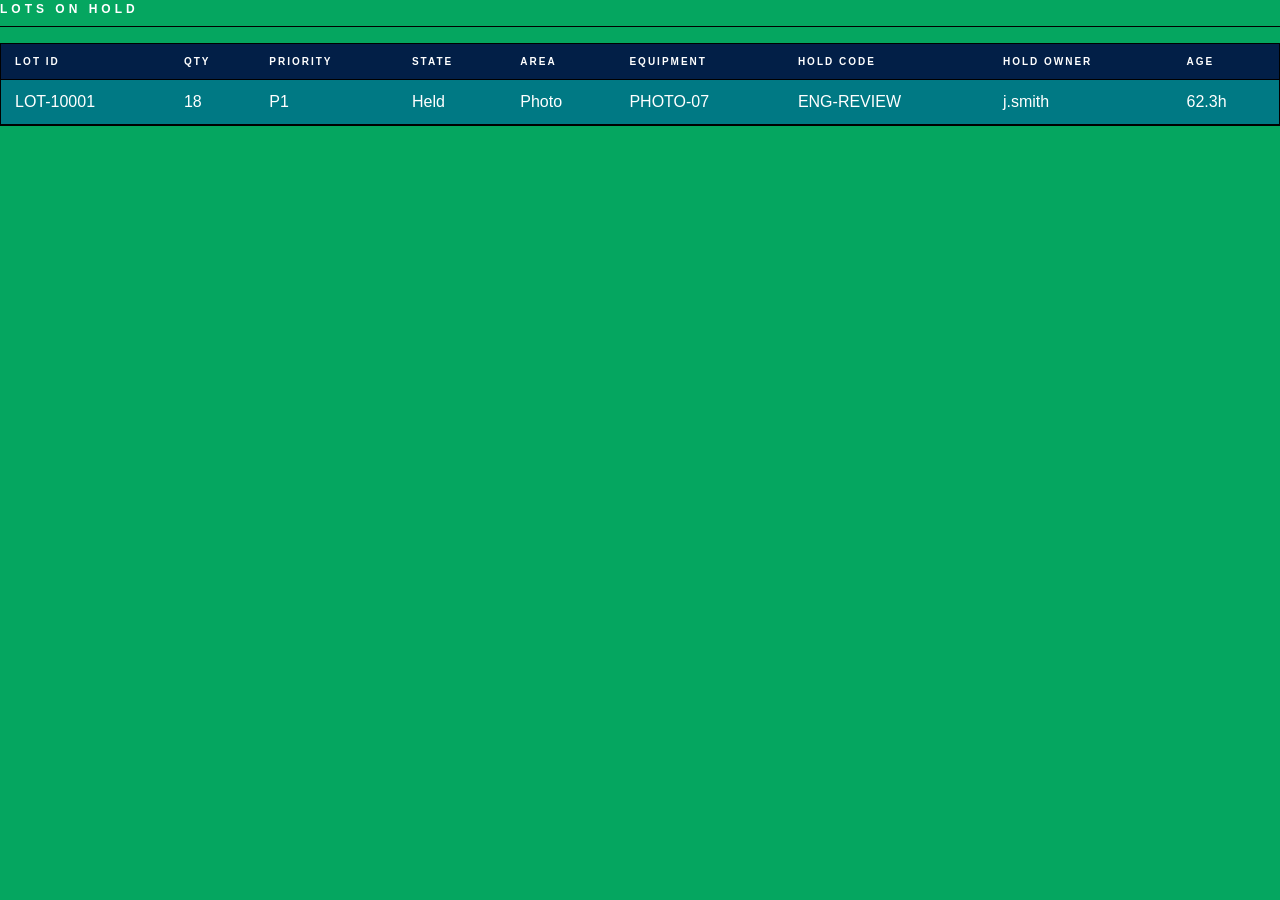
==== index.html @ b550a5a6 "Created repository Moved work in progress to github for public display" ====
<!DOCTYPE html>
<html lang="en">
    <head>
        <meta charset="UTF-8">
        <title>SA Fab Holds</title>
    </head>
    <link rel="stylesheet" href="./style.css" />

    <div class="section-title">Lots on Hold</div>

    <div class="table-wrapper">
      <table>
        <thead>
          <tr>
            <th>Lot ID</th>
            <th>Qty</th>
            <th>Priority</th>
            <th>State</th>
            <th>Area</th>
            <th>Equipment</th>
            <th>Hold Code</th>
            <th>Hold Owner</th>
            <th>Age</th>
          </tr>
        </thead>
        <tbody>
            <tr class="row-held">
            <td class="lot-id">LOT-10001</td>
            <td>18</td>
            <td class="p1">P1</td>
            <td><span class="badge badge-held">Held</span></td>
            <td>Photo</td>
            <td>PHOTO-07</td>
            <td>ENG-REVIEW</td>
            <td>j.smith</td>
            <td class="age-critical">62.3h</td>
          </tr>
        </tbody>
    </table>
   </div>

         
            
            
</html>
---- style.css ----
:root {
    --primary: #05a660;
    --secondary: #007984;
    --accent: #021F47;
    --secondaccent: #4374B0;
    --light: #ffffff;
    --dark: #000000;
}

body {
    margin: 0;
    font-family: 'Franklin Gothic Medium', 'Arial Narrow', Arial, sans-serif;
    background-color: var(--primary);
    color: var(--light);
    line-height: 1.5;
}

.section-title {
    font-family: 'Franklin Gothic Medium', 'Arial Narrow', Arial, sans-serif;
    font-size: 12px;
    font-weight: 700;
    letter-spacing: 4px;
    color: var(--light);
    text-transform: uppercase;
    margin-bottom: 16px;
    padding-bottom: 8px;
    border-bottom: 1px solid var(--dark);
}

.table-wrapper {
      background-color: var(--secondary);
      border: 1px solid var(--dark);
      overflow-x: auto;        
      margin-bottom: 40px;
}

table {
      width: 100%;
      border-collapse: collapse;
}
    
thead th {
      font-size: 10px;
      letter-spacing: 2px;
      text-transform: uppercase;
      color: var(--light);
      text-align: left;
      padding: 10px 14px;
      border-bottom: 1px solid var(--dark);
      background-color: var(--accent);       
      white-space: nowrap;
}

tbody td{
    padding: 10px 14px;
    border-bottom: 1px solid var(--dark);
    white-space: nowrap;
}

tbody tr:hover{
    background-color: var(--secondaccent);
}
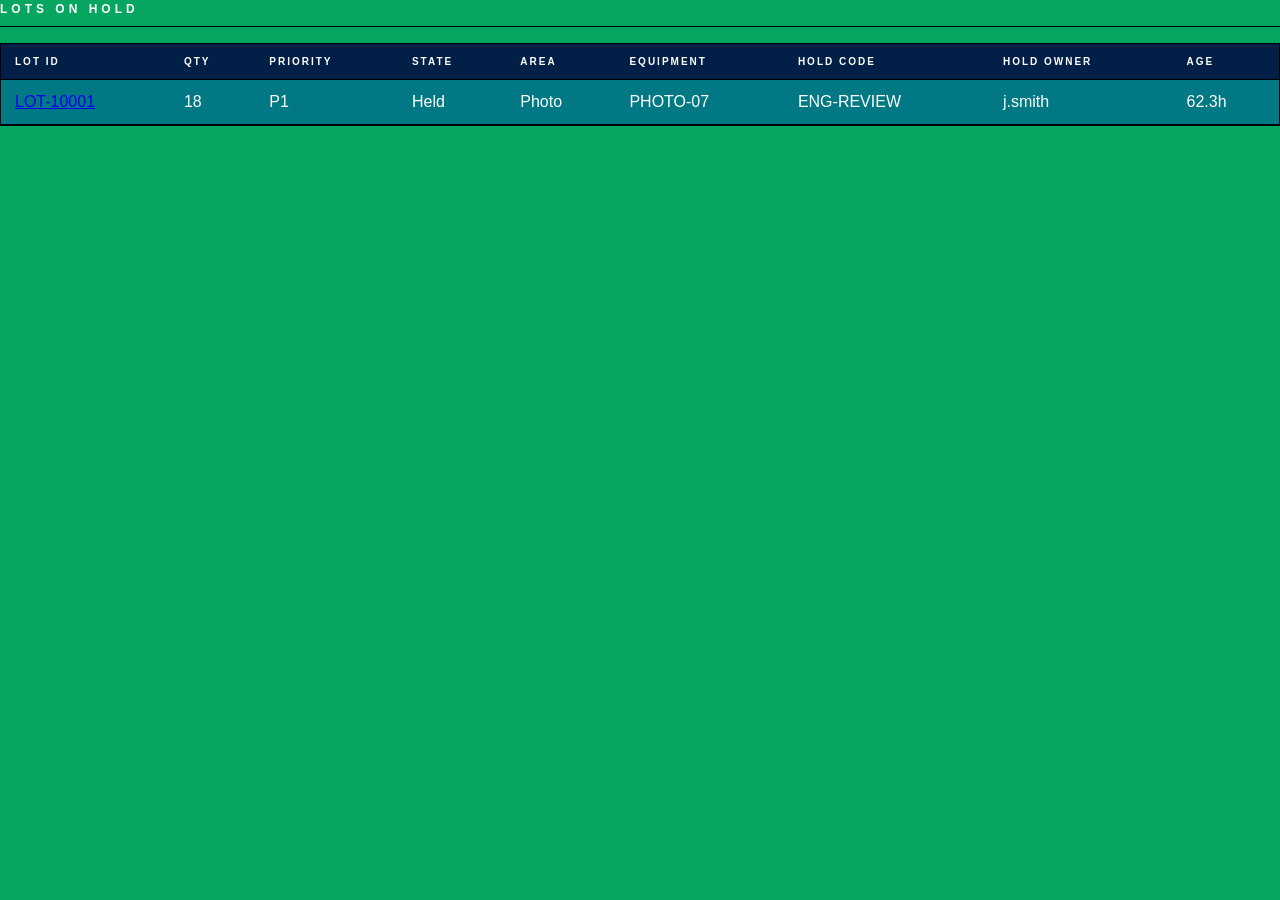
==== commit 76b0f79e: "Details page Created a secondary details page that when the lot Id is clicked gives the user more in" ====
--- a/index.html
+++ b/index.html
@@ -25,7 +25,9 @@
         </thead>
         <tbody>
             <tr class="row-held">
-            <td class="lot-id">LOT-10001</td>
+            <td class="lot-id">
+              <a href="detail.html">LOT-10001</a>
+            </td>
             <td>18</td>
             <td class="p1">P1</td>
             <td><span class="badge badge-held">Held</span></td>
--- a/style.css
+++ b/style.css
@@ -59,4 +59,53 @@
 
 tbody tr:hover{
     background-color: var(--secondaccent);
-}+}
+
+.detail-panel {
+      background-color: var(--secondary);
+      border: 1px solid var(--dark);
+      border-top: 2px solid var(--accent);
+      padding: 24px;
+      margin-bottom: 40px;
+    }
+
+    .detail-panel h2 {
+      font-family: var(--head);
+      font-size: 14px;
+      font-weight: 700;
+      letter-spacing: 3px;
+      color: var(--accent);
+      text-transform: uppercase;
+      margin-bottom: 20px;
+    }
+
+    
+    .detail-grid {
+      display: grid;
+      grid-template-columns: repeat(3, 1fr);
+      gap: 1px;
+      background-color: var(--secondary);  
+    }
+
+    .detail-cell {
+      background-color: var(--accent);
+      padding: 12px 14px;
+    }
+
+    
+    .detail-cell.full-width {
+      grid-column: 1 / -1;
+    }
+
+    .detail-key {
+      font-size: 9px;
+      letter-spacing: 2px;
+      color: var(--text-dim);
+      text-transform: uppercase;
+      margin-bottom: 5px;
+    }
+
+    .detail-val {
+      font-size: 13px;
+      color: var(--text);
+    }
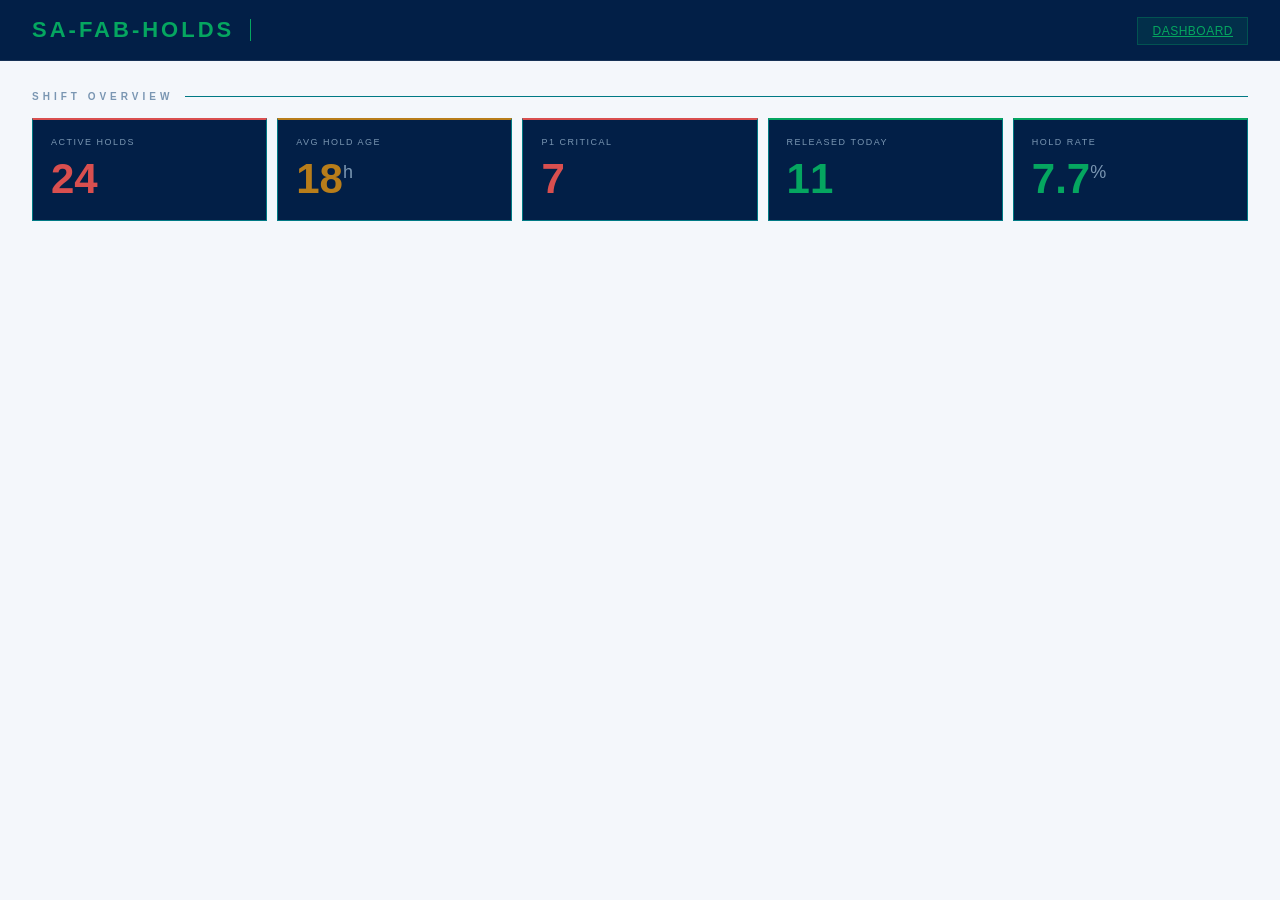
==== commit 2d401623: "Added KPI dashboard" ====
--- a/index.html
+++ b/index.html
@@ -1,47 +1,58 @@
 <!DOCTYPE html>
 <html lang="en">
-    <head>
-        <meta charset="UTF-8">
-        <title>SA Fab Holds</title>
-    </head>
+  <head>
+    <meta charset="UTF-8">
+    <meta name="viewport" content="width=device-width, initial-scale=1.0">
+    <title>SA Fab Holds</title>
     <link rel="stylesheet" href="./style.css" />
+  </head>
 
-    <div class="section-title">Lots on Hold</div>
+  <body>
+  <header class="site-header">
+    <div class="header-brand">
+      <div class="brand-logo">SA<span>-</span>Fab<span>-</span>Holds</div>
+      <div class="brand-divider"></div>
+    </div>
+    <div class="header-meta">
+      <nav class="header-nav">
+        <a href="index.html" class="nav-link active">Dashboard</a>
+      </nav>
+    </div>
+  </header>
 
-    <div class="table-wrapper">
-      <table>
-        <thead>
-          <tr>
-            <th>Lot ID</th>
-            <th>Qty</th>
-            <th>Priority</th>
-            <th>State</th>
-            <th>Area</th>
-            <th>Equipment</th>
-            <th>Hold Code</th>
-            <th>Hold Owner</th>
-            <th>Age</th>
-          </tr>
-        </thead>
-        <tbody>
-            <tr class="row-held">
-            <td class="lot-id">
-              <a href="detail.html">LOT-10001</a>
-            </td>
-            <td>18</td>
-            <td class="p1">P1</td>
-            <td><span class="badge badge-held">Held</span></td>
-            <td>Photo</td>
-            <td>PHOTO-07</td>
-            <td>ENG-REVIEW</td>
-            <td>j.smith</td>
-            <td class="age-critical">62.3h</td>
-          </tr>
-        </tbody>
-    </table>
-   </div>
+  <main class="page-wrap">
 
-         
-            
-            
+    <div class="section-label">Shift Overview</div>
+    <div class="kpi-grid">
+      <div class="kpi-card" style="--kpi-color: var(--danger)">
+        <div class="kpi-label">Active Holds</div>
+        <div class="kpi-value">24</div>
+    </div>
+ 
+      <div class="kpi-card" style="--kpi-color: var(--warning)">
+        <div class="kpi-label">Avg Hold Age</div>
+        <div class="kpi-value">18<sup>h</sup></div>
+      </div>
+ 
+      <div class="kpi-card" style="--kpi-color: var(--danger)">
+        <div class="kpi-label">P1 Critical</div>
+        <div class="kpi-value">7</div>
+      </div>
+ 
+      <div class="kpi-card" style="--kpi-color: var(--primary)">
+        <div class="kpi-label">Released Today</div>
+        <div class="kpi-value">11</div>
+      </div>
+ 
+      <div class="kpi-card" style="--kpi-color: var(--primary)">
+        <div class="kpi-label">Hold Rate</div>
+        <div class="kpi-value">7.7<sup>%</sup></div>
+      </div>
+    </div>
+
+
+
+
+  </main>
+  </body>
 </html>
--- a/style.css
+++ b/style.css
@@ -3,109 +3,156 @@
     --secondary: #007984;
     --accent: #021F47;
     --secondaccent: #4374B0;
-    --light: #ffffff;
-    --dark: #000000;
+    --background: #F4F7FB;
+    --text-primary: #021F47;
+    --text-secondary: #3A6A80;
+    --text-accent: #7A96B2;
+    --danger: #D94F4F;
+    --warning: #B87D1A;
 }
 
 body {
     margin: 0;
     font-family: 'Franklin Gothic Medium', 'Arial Narrow', Arial, sans-serif;
-    background-color: var(--primary);
-    color: var(--light);
+    font-size: 14px;
+    background-color: var(--background);
+    color: var(--text-primary);
     line-height: 1.5;
+    min-height: 100vh;
 }
 
-.section-title {
-    font-family: 'Franklin Gothic Medium', 'Arial Narrow', Arial, sans-serif;
-    font-size: 12px;
-    font-weight: 700;
-    letter-spacing: 4px;
-    color: var(--light);
-    text-transform: uppercase;
-    margin-bottom: 16px;
-    padding-bottom: 8px;
-    border-bottom: 1px solid var(--dark);
+.site-header {
+  background: var(--accent);
+  border-bottom: 1px solid rgba(255,255,255,0.08);
+  padding: 0 32px;
+  height: 60px;
+  display: flex;
+  align-items: center;
+  justify-content: space-between;
+  position: sticky;
+  top: 0;
+  z-index: 100;
 }
 
-.table-wrapper {
-      background-color: var(--secondary);
-      border: 1px solid var(--dark);
-      overflow-x: auto;        
-      margin-bottom: 40px;
+.header-brand {
+  display: flex;
+  align-items: center;
+  gap: 16px;
 }
 
-table {
-      width: 100%;
-      border-collapse: collapse;
+.brand-logo {
+  font-size: 22px;
+  font-weight: 800;
+  letter-spacing: 3px;
+  text-transform: uppercase;
+  color: var(--primary);
+  line-height: 1;
 }
-    
-thead th {
-      font-size: 10px;
-      letter-spacing: 2px;
-      text-transform: uppercase;
-      color: var(--light);
-      text-align: left;
-      padding: 10px 14px;
-      border-bottom: 1px solid var(--dark);
-      background-color: var(--accent);       
-      white-space: nowrap;
+ 
+.brand-logo span { 
+  color: var(--primary); 
+  font-weight: 600; 
+}
+ 
+.brand-divider {
+  width: 1px;
+  height: 22px;
+  background: var(--primary);
 }
 
-tbody td{
-    padding: 10px 14px;
-    border-bottom: 1px solid var(--dark);
-    white-space: nowrap;
+.header-meta {
+  display: flex;
+  align-items: center;
+  gap: 20px;
 }
 
-tbody tr:hover{
-    background-color: var(--secondaccent);
+.nav-link {
+  font-size: 12px;
+  font-weight: 500;
+  color: rgba(255,255,255,0.55);
+  padding: 6px 14px;
+  border: 1px solid transparent;
+  transition: color 0.15s, background 0.15s;
+  text-transform: uppercase;
+  letter-spacing: 0.5px;
+}
+ 
+.nav-link:hover { 
+  color: #fff; 
+  text-decoration: none; 
+  background: rgba(255,255,255,0.08); 
+}
+.nav-link.active { 
+  color: var(--primary); 
+  background: rgba(5,166,96,0.12); 
+  border-color: rgba(5,166,96,0.3); 
 }
 
-.detail-panel {
-      background-color: var(--secondary);
-      border: 1px solid var(--dark);
-      border-top: 2px solid var(--accent);
-      padding: 24px;
-      margin-bottom: 40px;
-    }
+.page-wrap {
+  max-width: 1440px;
+  margin: 0 auto;
+  padding: 28px 32px 60px;
+}
 
-    .detail-panel h2 {
-      font-family: var(--head);
-      font-size: 14px;
-      font-weight: 700;
-      letter-spacing: 3px;
-      color: var(--accent);
-      text-transform: uppercase;
-      margin-bottom: 20px;
-    }
+.section-label {
+  font-size: 10px;
+  font-weight: 700;
+  letter-spacing: 4px;
+  color: var(--text-accent);
+  text-transform: uppercase;
+  margin-bottom: 14px;
+  display: flex;
+  align-items: center;
+  gap: 12px;
+}
+ 
+.section-label::after {
+  content: '';
+  flex: 1;
+  height: 1px;
+  background: var(--secondary);
+}
 
-    
-    .detail-grid {
-      display: grid;
-      grid-template-columns: repeat(3, 1fr);
-      gap: 1px;
-      background-color: var(--secondary);  
-    }
+.kpi-grid {
+  display: grid;
+  grid-template-columns: repeat(5, 1fr);
+  gap: 10px;
+  margin-bottom: 28px;
+}
+ 
+.kpi-card {
+  background: var(--accent);
+  border: 1px solid var(--secondary);
+  border-top: 2px solid var(--kpi-color, var(--primary));
+  padding: 16px 18px;
+  position: relative;
+  transition: border-color 0.2s;
+}
+ 
+.kpi-card:hover { 
+  border-color: var(--secondary); 
+}
+ 
+.kpi-label {
+  font-size: 9px;
+  letter-spacing: 1.5px;
+  text-transform: uppercase;
+  color: var(--text-accent);
+  margin-bottom: 8px;
+}
+ 
+.kpi-value {
+  font-size: 42px;
+  font-weight: 700;
+  line-height: 1;
+  color: var(--kpi-color, var(--primary));
+  margin-bottom: 4px;
+}
+ 
+.kpi-value sup {
+  font-size: 18px;
+  font-weight: 400;
+  color: var(--text-accent);
+  vertical-align: super;
+}
 
-    .detail-cell {
-      background-color: var(--accent);
-      padding: 12px 14px;
-    }
-
-    
-    .detail-cell.full-width {
-      grid-column: 1 / -1;
-    }
-
-    .detail-key {
-      font-size: 9px;
-      letter-spacing: 2px;
-      color: var(--text-dim);
-      text-transform: uppercase;
-      margin-bottom: 5px;
-    }
-
-    .detail-val {
-      font-size: 13px;
-      color: var(--text);
-    }
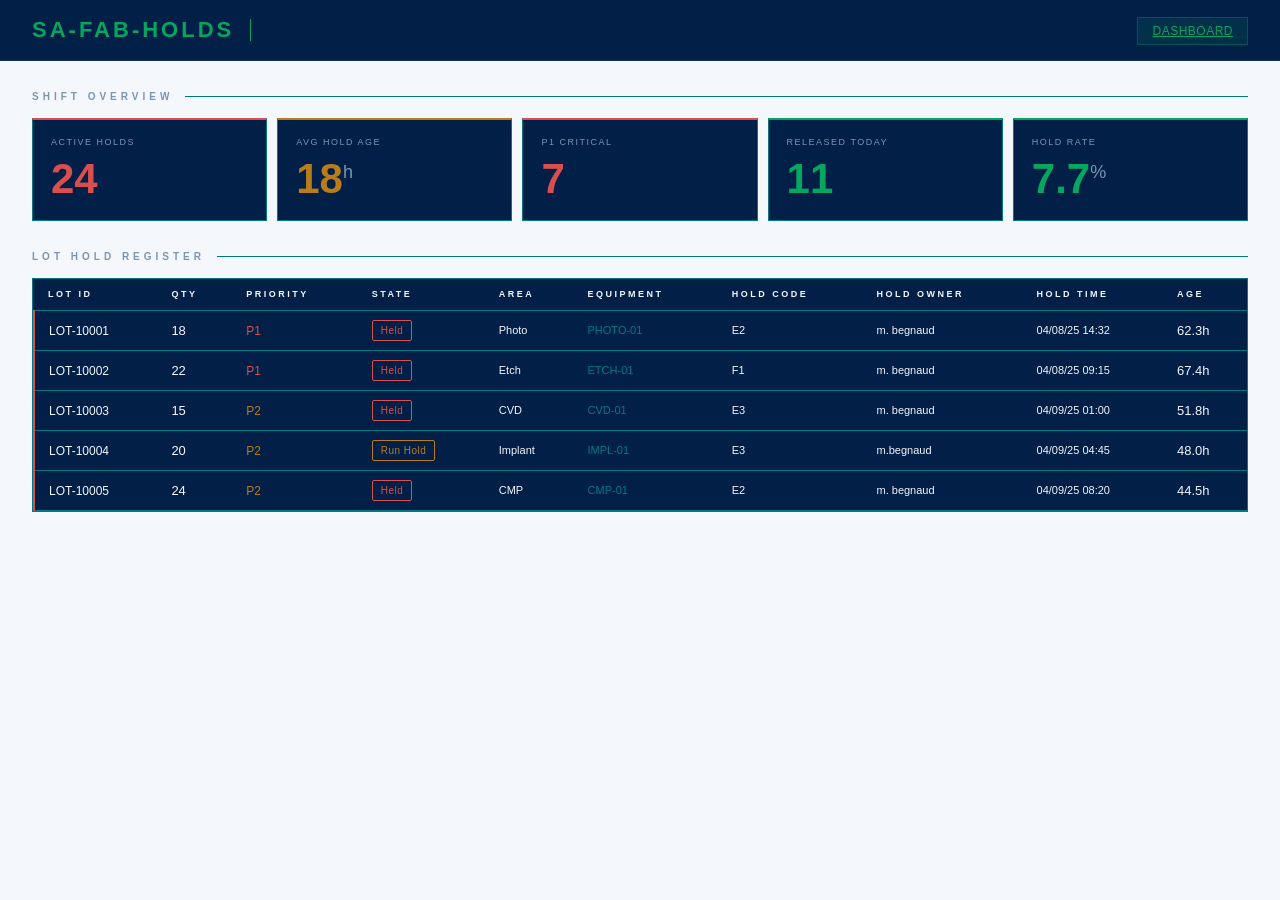
==== commit c48321bd: "edited table styling and data" ====
--- a/index.html
+++ b/index.html
@@ -50,7 +50,97 @@
       </div>
     </div>
 
-
+<div class="section-label">Lot Hold Register</div>
+  <div class="table-section">
+ 
+    <div class="table-wrap">
+      <table>
+        <thead>
+          <tr>
+            <th>Lot ID</th>
+            <th>Qty</th>
+            <th>Priority</th>
+            <th>State</th>
+            <th>Area</th>
+            <th>Equipment</th>
+            <th>Hold Code</th>
+            <th>Hold Owner</th>
+            <th>Hold Time</th>
+            <th>Age</th>
+          </tr>
+        </thead>
+        <tbody>
+ 
+          <tr class="row-held">
+            <td class="col-lotid"><a href="detail.html">LOT-10001</a></td>
+            <td>18</td>
+            <td class="priority p1">P1</td>
+            <td><span class="badge badge-held">Held</span></td>
+            <td class="col-mono">Photo</td>
+            <td class="col-equip">PHOTO-01</td>
+            <td class="col-mono">E2</td>
+            <td class="col-mono">m. begnaud</td>
+            <td class="col-mono">04/08/25 14:32</td>
+            <td><span class="age-critical">62.3h</span></td>
+          </tr>
+ 
+          <tr class="row-held">
+            <td class="col-lotid">LOT-10002</a></td>
+            <td>22</td>
+            <td class="priority p1">P1</td>
+            <td><span class="badge badge-held">Held</span></td>
+            <td class="col-mono">Etch</td>
+            <td class="col-equip">ETCH-01</td>
+            <td class="col-mono">F1</td>
+            <td class="col-mono">m. begnaud</td>
+            <td class="col-mono">04/08/25 09:15</td>
+            <td><span class="age-critical">67.4h</span></td>
+          </tr>
+ 
+          <tr class="row-held">
+            <td class="col-lotid">LOT-10003</a></td>
+            <td>15</td>
+            <td class="priority p2">P2</td>
+            <td><span class="badge badge-held">Held</span></td>
+            <td class="col-mono">CVD</td>
+            <td class="col-equip">CVD-01</td>
+            <td class="col-mono">E3</td>
+            <td class="col-mono">m. begnaud</td>
+            <td class="col-mono">04/09/25 01:00</td>
+            <td><span class="age-critical">51.8h</span></td>
+          </tr>
+ 
+          <tr class="row-held">
+            <td class="col-lotid">LOT-10004</a></td>
+            <td>20</td>
+            <td class="priority p2">P2</td>
+            <td><span class="badge badge-runhold">Run Hold</span></td>
+            <td class="col-mono">Implant</td>
+            <td class="col-equip">IMPL-01</td>
+            <td class="col-mono">E3</td>
+            <td class="col-mono">m.begnaud</td>
+            <td class="col-mono">04/09/25 04:45</td>
+            <td><span class="age-warn">48.0h</span></td>
+          </tr>
+ 
+          <tr class="row-held">
+            <td class="col-lotid">LOT-10005</a></td>
+            <td>24</td>
+            <td class="priority p2">P2</td>
+            <td><span class="badge badge-held">Held</span></td>
+            <td class="col-mono">CMP</td>
+            <td class="col-equip">CMP-01</td>
+            <td class="col-mono">E2</td>
+            <td class="col-mono">m. begnaud</td>
+            <td class="col-mono">04/09/25 08:20</td>
+            <td><span class="age-warn">44.5h</span></td>
+          </tr>
+ 
+          
+ 
+        </tbody>
+      </table>
+    </div>
 
 
   </main>
--- a/style.css
+++ b/style.css
@@ -4,7 +4,7 @@
     --accent: #021F47;
     --secondaccent: #4374B0;
     --background: #F4F7FB;
-    --text-primary: #021F47;
+    --text-primary: #f4f7fb;
     --text-secondary: #3A6A80;
     --text-accent: #7A96B2;
     --danger: #D94F4F;
@@ -156,3 +156,105 @@
   vertical-align: super;
 }
 
+.table-section {
+  background: var(--accent);
+  border: 1px solid var(--secondary);
+  margin-bottom: 28px;
+}
+ 
+.table-wrap { overflow-x: auto; }
+ 
+table {
+  width: 100%;
+  border-collapse: collapse;
+}
+ 
+thead th {
+  font-size: 9px;
+  font-weight: 700;
+  letter-spacing: 2.5px;
+  text-transform: uppercase;
+  color: var(--text-primary);
+  padding: 9px 14px;
+  text-align: left;
+  border-bottom: 1px solid var(--secondary);
+  white-space: nowrap;
+  background: var(--accent);
+}
+ 
+tbody tr {
+  border-bottom: 1px solid var(--secondary);
+  transition: background 0.1s;
+}
+ 
+tbody tr:hover { 
+  background: var(--surface-2); 
+}
+ 
+tbody tr.row-held   { 
+  border-left: 2px solid var(--danger); 
+}
+
+tbody tr.row-run    { 
+  border-left: 2px solid var(--primary); 
+}
+ 
+td {
+  padding: 9px 14px;
+  color: var(--text-primary);
+  white-space: nowrap;
+  vertical-align: middle;
+  font-size: 13px;
+}
+ 
+.col-lotid {
+  font-size: 12px;
+  font-weight: 500;
+  color: var(--text-primary);
+}
+ 
+.col-lotid a {
+  color: inherit;
+  text-decoration: none;
+}
+ 
+.col-lotid a:hover { 
+  text-decoration: underline; 
+}
+ 
+.col-mono {
+  font-size: 11px;
+  color: var(--text-primary);
+}
+ 
+.col-equip {
+  font-size: 11px;
+  color: var(--secondary);
+}
+ 
+
+.badge {
+  display: inline-flex;
+  align-items: center;
+  padding: 2px 8px;
+  font-size: 10px;
+  font-weight: 500;
+  letter-spacing: 0.5px;
+  border-radius: 2px;
+}
+ 
+.badge-held     { 
+  color: var(--danger); 
+  border: 1px solid var(--danger); 
+}
+
+.badge-runhold  { 
+  color: var(--warning); 
+  border: 1px solid var(--warning); 
+}
+
+ 
+.priority { font-family: var(--font-mono); font-size: 12px; font-weight: 500; }
+.p1 { color: var(--danger); }
+.p2 { color: var(--warning); }
+ 
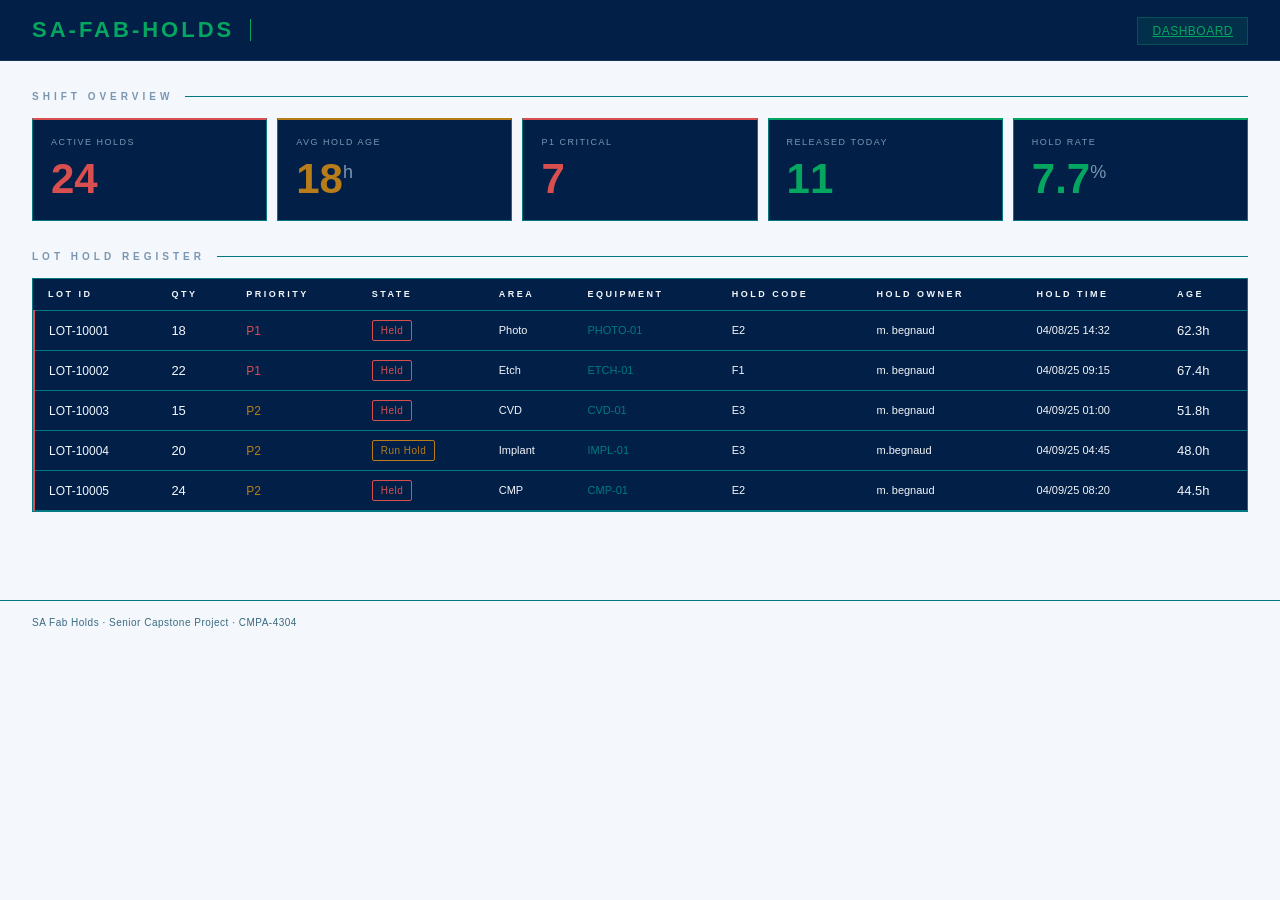
==== commit 1beadb70: "details page Styled details page" ====
--- a/index.html
+++ b/index.html
@@ -85,7 +85,7 @@
           </tr>
  
           <tr class="row-held">
-            <td class="col-lotid">LOT-10002</a></td>
+            <td class="col-lotid">LOT-10002</td>
             <td>22</td>
             <td class="priority p1">P1</td>
             <td><span class="badge badge-held">Held</span></td>
@@ -98,7 +98,7 @@
           </tr>
  
           <tr class="row-held">
-            <td class="col-lotid">LOT-10003</a></td>
+            <td class="col-lotid">LOT-10003</td>
             <td>15</td>
             <td class="priority p2">P2</td>
             <td><span class="badge badge-held">Held</span></td>
@@ -111,7 +111,7 @@
           </tr>
  
           <tr class="row-held">
-            <td class="col-lotid">LOT-10004</a></td>
+            <td class="col-lotid">LOT-10004</td>
             <td>20</td>
             <td class="priority p2">P2</td>
             <td><span class="badge badge-runhold">Run Hold</span></td>
@@ -124,7 +124,7 @@
           </tr>
  
           <tr class="row-held">
-            <td class="col-lotid">LOT-10005</a></td>
+            <td class="col-lotid">LOT-10005</td>
             <td>24</td>
             <td class="priority p2">P2</td>
             <td><span class="badge badge-held">Held</span></td>
@@ -141,8 +141,12 @@
         </tbody>
       </table>
     </div>
+  </div>  
+  </main>
 
+  <footer class="site-footer">
+  <div class="footer-text">SA Fab Holds · Senior Capstone Project · CMPA-4304</div>
+  </footer>
 
-  </main>
   </body>
 </html>
--- a/style.css
+++ b/style.css
@@ -253,8 +253,189 @@
   border: 1px solid var(--warning); 
 }
 
- 
 .priority { font-family: var(--font-mono); font-size: 12px; font-weight: 500; }
 .p1 { color: var(--danger); }
 .p2 { color: var(--warning); }
- +
+.page-title-bar {
+  display: flex;
+  align-items: center;
+  justify-content: space-between;
+  margin-bottom: 24px;
+  flex-wrap: wrap;
+  gap: 12px;
+}
+ 
+.page-title-main {
+  display: flex;
+  align-items: center;
+  gap: 14px;
+}
+ 
+.page-title {
+  font-size: 24px;
+  font-weight: 700;
+  letter-spacing: 2px;
+  text-transform: uppercase;
+  color: var(--text-secondary);
+}
+ 
+.lot-id-badge {
+  font-size: 14px;
+  font-weight: 500;
+  color: var(--text-primary);
+  background: var(--secondary);
+  border: 1px solid var(--secondary);
+  padding: 4px 12px;
+  border-radius: 3px;
+}
+ 
+.back-link {
+  font-size: 11px;
+  color: var(--text-primary);
+  display: flex;
+  align-items: center;
+  gap: 6px;
+  text-decoration: none;
+  transition: color 0.15s;
+}
+ 
+.back-link:hover { color: var(--primary); text-decoration: none; }
+.back-link::before { content: '←'; font-size: 13px; }
+ 
+.detail-panel {
+  background: var(--accent);
+  border: 1px solid var(--secondary);
+  border-top: 2px solid var(--secondary);
+  margin-bottom: 20px;
+}
+ 
+.panel-header {
+  padding: 14px 18px;
+  border-bottom: 1px solid var(--secondary);
+  display: flex;
+  align-items: center;
+  justify-content: space-between;
+}
+ 
+.panel-title {
+  font-size: 11px;
+  font-weight: 700;
+  letter-spacing: 3px;
+  color: var(--text-primary);
+  text-transform: uppercase;
+}
+ 
+.detail-grid {
+  display: grid;
+  grid-template-columns: repeat(3, 1fr);
+  gap: 1px;
+  background: var(--accent);
+}
+ 
+.detail-cell {
+  background: var(--secondary);
+  padding: 14px 18px;
+}
+ 
+.detail-cell.span-2 { grid-column: span 2; }
+.detail-cell.span-3 { grid-column: span 3; }
+ 
+.detail-key {
+  font-size: 9px;
+  letter-spacing: 2px;
+  text-transform: uppercase;
+  color: var(--text-primary);
+  margin-bottom: 6px;
+}
+ 
+.detail-val {
+  font-size: 13px;
+  color: var(--text-primary);
+  line-height: 1.5;
+}
+ 
+.detail-val.accent  { color: var(--text-primary); }
+.detail-val.teal    { color: var(--secondary); }
+.detail-val.danger  { color: var(--danger); }
+.detail-val.warn    { color: var(--warning); }
+.detail-val.success { color: var(--primary); }
+.detail-val.large   { font-size: 24px; font-weight: 500; }
+ 
+.hold-banner {
+  display: flex;
+  align-items: center;
+  gap: 12px;
+  padding: 14px 18px;
+  border-bottom: 1px solid var(--secondary);
+  background: var(--accent);
+}
+ 
+.hold-banner-icon {
+  font-size: 18px;
+  color: var(--danger);
+}
+ 
+.hold-banner-text {
+  font-size: 11px;
+  color: var(--danger);
+  letter-spacing: 0.5px;
+}
+ 
+.hold-banner-label {
+  font-size: 9px;
+  letter-spacing: 2px;
+  color: var(--danger);
+  opacity: 0.6;
+  margin-bottom: 2px;
+  text-transform: uppercase;
+}
+ 
+.action-bar {
+  display: flex;
+  gap: 10px;
+  padding: 16px 18px;
+  border-top: 1px solid var(--secondary);
+  background: var(--accent);
+}
+ 
+.btn {
+  font-size: 11px;
+  font-weight: 700;
+  letter-spacing: 2px;
+  text-transform: uppercase;
+  padding: 8px 20px;
+  border: 1px solid;
+  cursor: pointer;
+  transition: all 0.15s;
+  text-decoration: none;
+  display: inline-flex;
+  align-items: center;
+  gap: 6px;
+  border-radius: 2px;
+}
+ 
+.btn-ghost   { border-color: var(--secondary); background: transparent; color: var(--text-primary); }
+.btn-ghost:hover { background: var(--secondaccent); color: var(--text-primary); text-decoration: none; }
+ 
+.btn-success { border-color: var(--secondary); background: rgba(5,166,96,0.08); color: var(--primary); }
+.btn-success:hover { background: rgba(5,166,96,0.16); text-decoration: none; }
+ 
+.btn-danger  { border-color: rgba(217,79,79,0.4); background: rgba(217,79,79,0.08); color: var(--danger); }
+.btn-danger:hover { background: rgba(217,79,79,0.16); text-decoration: none; }
+
+.site-footer {
+  border-top: 1px solid var(--secondary);
+  padding: 14px 32px;
+  display: flex;
+  justify-content: space-between;
+  align-items: center;
+  flex-wrap: wrap;
+  gap: 8px;
+}
+ 
+.footer-text {
+  font-size: 10px;
+  color: var(--text-secondary);
+  letter-spacing: 0.5px;
+}
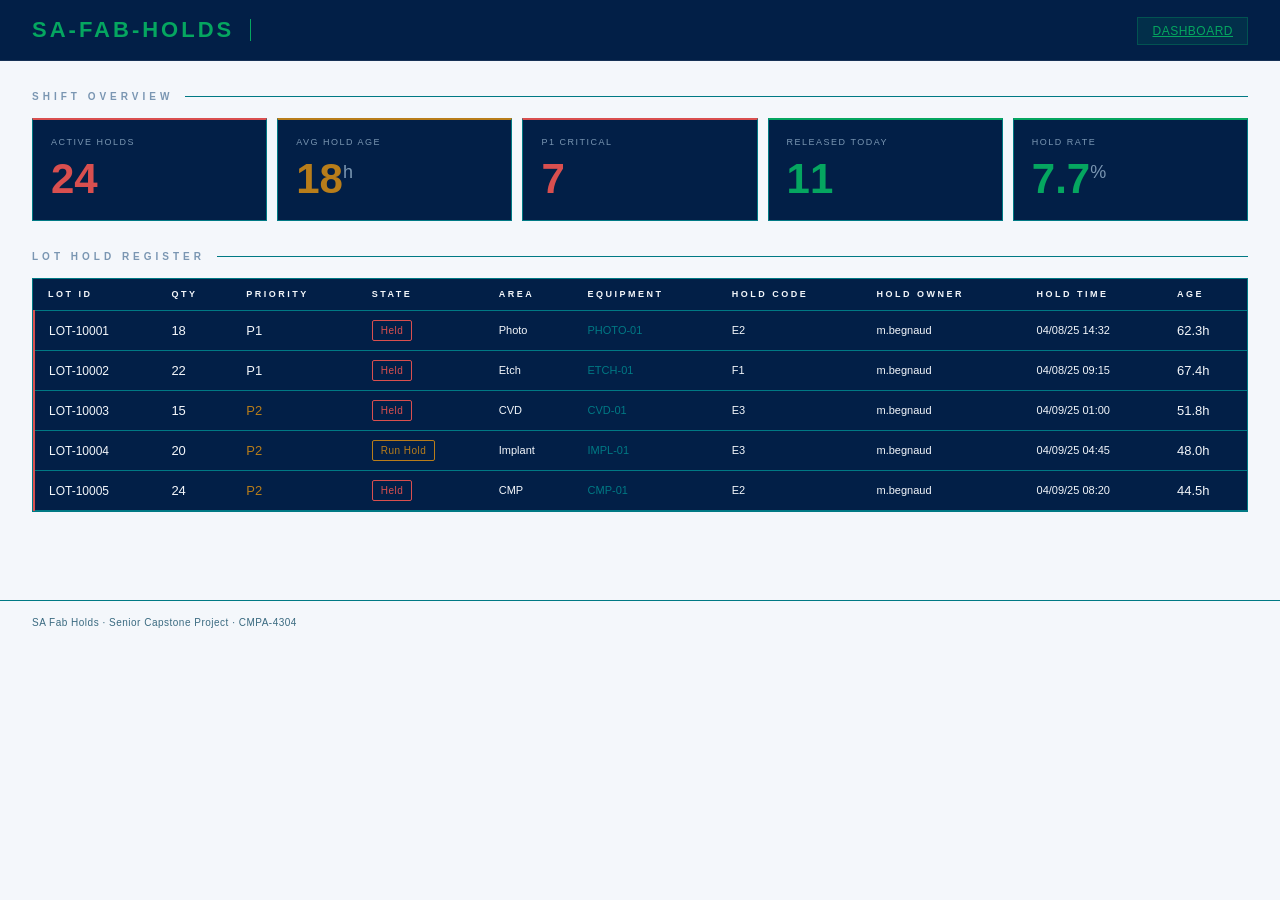
==== commit 40ebba02: "clean up" ====
--- a/index.html
+++ b/index.html
@@ -79,7 +79,7 @@
             <td class="col-mono">Photo</td>
             <td class="col-equip">PHOTO-01</td>
             <td class="col-mono">E2</td>
-            <td class="col-mono">m. begnaud</td>
+            <td class="col-mono">m.begnaud</td>
             <td class="col-mono">04/08/25 14:32</td>
             <td><span class="age-critical">62.3h</span></td>
           </tr>
@@ -92,7 +92,7 @@
             <td class="col-mono">Etch</td>
             <td class="col-equip">ETCH-01</td>
             <td class="col-mono">F1</td>
-            <td class="col-mono">m. begnaud</td>
+            <td class="col-mono">m.begnaud</td>
             <td class="col-mono">04/08/25 09:15</td>
             <td><span class="age-critical">67.4h</span></td>
           </tr>
@@ -105,7 +105,7 @@
             <td class="col-mono">CVD</td>
             <td class="col-equip">CVD-01</td>
             <td class="col-mono">E3</td>
-            <td class="col-mono">m. begnaud</td>
+            <td class="col-mono">m.begnaud</td>
             <td class="col-mono">04/09/25 01:00</td>
             <td><span class="age-critical">51.8h</span></td>
           </tr>
@@ -131,7 +131,7 @@
             <td class="col-mono">CMP</td>
             <td class="col-equip">CMP-01</td>
             <td class="col-mono">E2</td>
-            <td class="col-mono">m. begnaud</td>
+            <td class="col-mono">m.begnaud</td>
             <td class="col-mono">04/09/25 08:20</td>
             <td><span class="age-warn">44.5h</span></td>
           </tr>
--- a/style.css
+++ b/style.css
@@ -188,7 +188,7 @@
 }
  
 tbody tr:hover { 
-  background: var(--surface-2); 
+  background: var(--secondaccent); 
 }
  
 tbody tr.row-held   { 
@@ -253,7 +253,7 @@
   border: 1px solid var(--warning); 
 }
 
-.priority { font-family: var(--font-mono); font-size: 12px; font-weight: 500; }
+.priority 
 .p1 { color: var(--danger); }
 .p2 { color: var(--warning); }
 
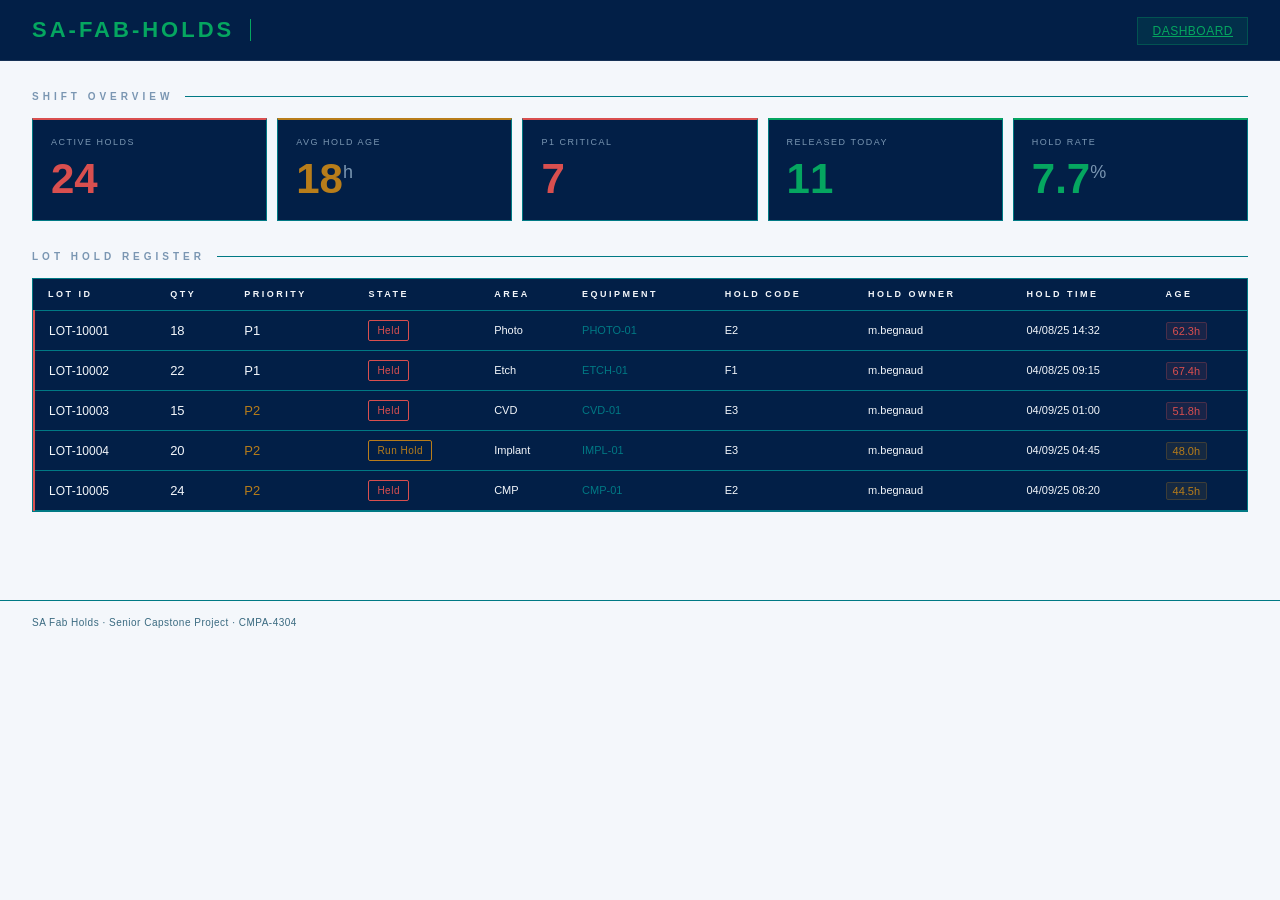
==== commit 095ef503: "updated readme with user instructions" ====
--- a/index.html
+++ b/index.html
@@ -3,7 +3,7 @@
   <head>
     <meta charset="UTF-8">
     <meta name="viewport" content="width=device-width, initial-scale=1.0">
-    <title>SA Fab Holds</title>
+    <title>SA FAB HOLDS</title>
     <link rel="stylesheet" href="./style.css" />
   </head>
 
--- a/style.css
+++ b/style.css
@@ -232,7 +232,23 @@
   color: var(--secondary);
 }
  
-
+.age-critical {
+  font-size: 11px;
+  padding: 2px 6px;
+  border-radius: 2px;
+  color: var(--danger);
+  background: rgba(217, 79, 79, 0.10);
+  border: 1px solid rgba(217, 79, 79, 0.25);
+}
+
+.age-warn {
+  font-size: 11px;
+  padding: 2px 6px;
+  border-radius: 2px;
+  color: var(--warning);
+  background: rgba(184, 125, 26, 0.10);
+  border: 1px solid rgba(184, 125, 26, 0.25);
+} 
 .badge {
   display: inline-flex;
   align-items: center;
